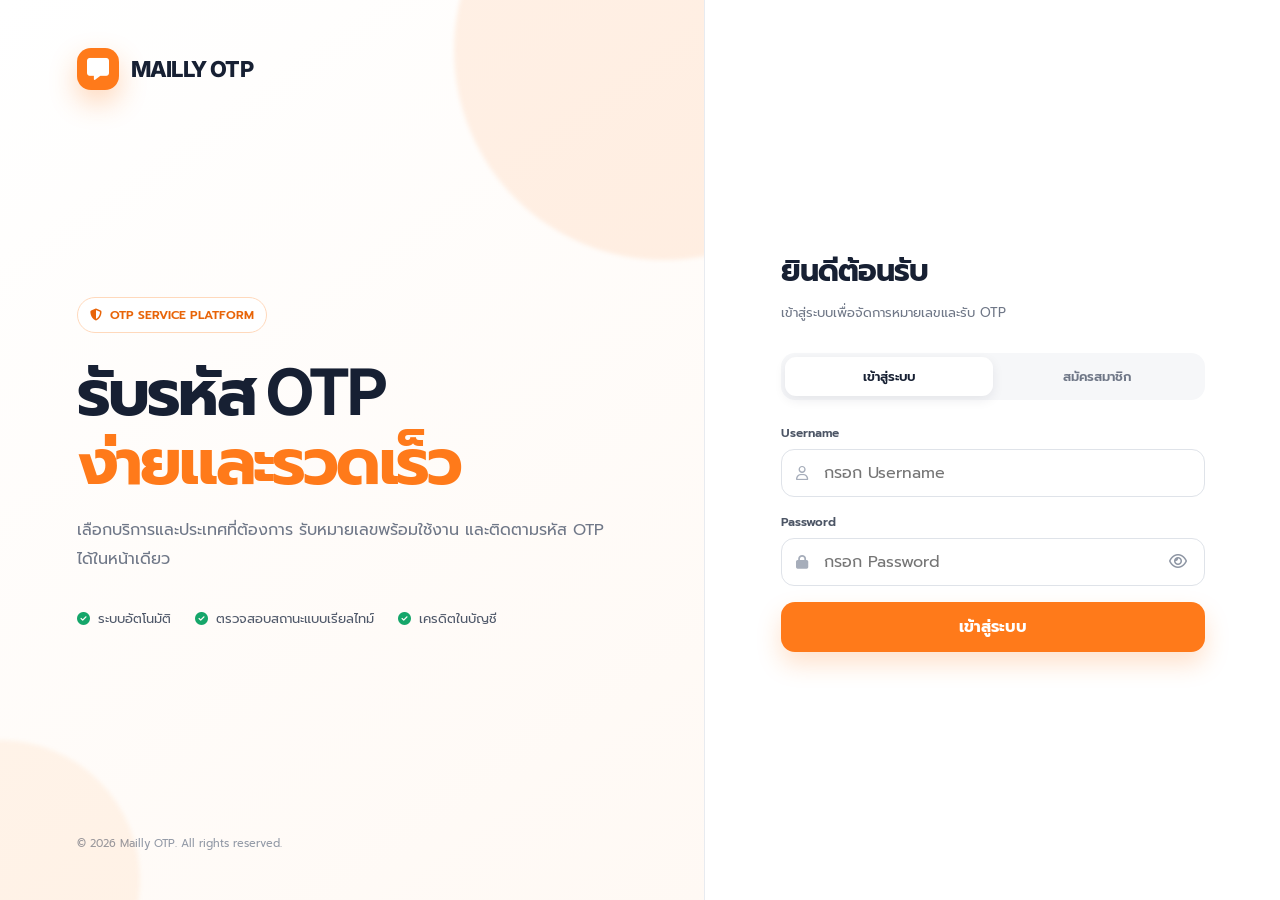
==== page2.html @ faae4f4e "Add files via upload" ====
<!doctype html>
<html lang="th">
<head>
  <meta charset="utf-8">
  <meta name="viewport" content="width=device-width,initial-scale=1">
  <title>เติมเครดิต — Mailly OTP</title>
  <link rel="preconnect" href="https://fonts.googleapis.com">
  <link rel="preconnect" href="https://fonts.gstatic.com" crossorigin>
  <link href="https://fonts.googleapis.com/css2?family=Inter:wght@400;500;600;700;800&family=Prompt:wght@300;400;500;600;700&display=swap" rel="stylesheet">
  <link rel="stylesheet" href="https://cdnjs.cloudflare.com/ajax/libs/font-awesome/6.5.2/css/all.min.css">
  <link rel="stylesheet" href="shared.css">
</head>
<body>
  <header class="topbar">
    <a class="logo" href="index.html"><span class="logo-mark"><i class="fa-solid fa-message"></i></span> MAILLY OTP</a>
    <nav class="nav">
      <a href="index.html">รับ OTP</a><a class="active" href="page2.html">เติมเครดิต</a><a href="shop.html">ร้านค้า</a><a href="youtube.html">YouTube</a>
    </nav>
    <div class="account">
      <div class="balance-chip"><i class="fa-solid fa-wallet"></i><span>เครดิต</span><strong data-mailly-balance>—</strong></div>
      <div class="user-chip"><span class="avatar" data-mailly-avatar>?</span><span data-mailly-username>กำลังโหลด</span></div>
    </div>
  </header>

  <main class="main">
    <div class="page-head">
      <div><h1>เติมเครดิต</h1><p>ชำระผ่าน PromptPay แล้วแนบสลิปเพื่อรอตรวจสอบ</p></div>
      <a class="button secondary" href="index.html" style="display:grid;place-items:center;text-decoration:none"><i class="fa-solid fa-arrow-left"></i>&nbsp; กลับหน้าหลัก</a>
    </div>

    <div class="grid">
      <section class="card col-7">
        <div class="card-head"><h2><span class="icon-box"><i class="fa-solid fa-qrcode"></i></span> สร้าง QR PromptPay</h2><p>ยอดขั้นต่ำ 50 บาท</p></div>
        <div class="card-body">
          <div class="field"><label>จำนวนเงินที่ต้องการเติม</label><input id="amount" class="input" type="number" min="50" step="1" placeholder="เช่น 100"></div>
          <div style="display:flex;gap:8px;flex-wrap:wrap;margin-bottom:17px">
            <button class="button secondary" onclick="setAmount(50)">50 ฿</button>
            <button class="button secondary" onclick="setAmount(100)">100 ฿</button>
            <button class="button secondary" onclick="setAmount(300)">300 ฿</button>
            <button class="button secondary" onclick="setAmount(500)">500 ฿</button>
          </div>
          <button class="button" style="width:100%" onclick="generateQr()"><i class="fa-solid fa-qrcode"></i> สร้าง QR Code</button>
          <div id="qrBox" class="hidden" style="text-align:center;margin-top:20px">
            <img id="qrImage" alt="PromptPay QR" style="width:min(280px,100%);border:1px solid var(--line);border-radius:18px">
            <div class="notice" style="margin-top:12px">สแกนและชำระตามยอดที่ระบุ จากนั้นแนบสลิปในช่องด้านขวา</div>
          </div>
        </div>
      </section>

      <section class="card col-5">
        <div class="card-head"><h2><span class="icon-box"><i class="fa-solid fa-receipt"></i></span> ส่งสลิป</h2><p>ระบบผูกสลิปกับบัญชีที่ล็อกอินอยู่โดยอัตโนมัติ</p></div>
        <div class="card-body">
          <div class="field"><label>บัญชีผู้รับเครดิต</label><input class="input" data-mailly-username-input disabled></div>
          <div class="field"><label>ไฟล์สลิป (JPG, PNG หรือ WEBP)</label><input id="slipFile" class="input" type="file" accept="image/jpeg,image/png,image/webp" style="padding:11px"></div>
          <button id="submitButton" class="button" style="width:100%" onclick="submitTopup()"><i class="fa-solid fa-cloud-arrow-up"></i> ส่งสลิปเพื่อตรวจสอบ</button>
          <div id="message" class="notice hidden" style="margin-top:14px"></div>
        </div>
      </section>
    </div>
  </main>

  <script src="shared.js"></script>
  <script>
    const PROMPTPAY_ID = "0633390911";
    let selectedAmount = 0;

    function message(text, type = "") {
      const el = document.getElementById("message");
      el.textContent = text;
      el.className = "notice " + type;
    }

    function setAmount(value) {
      document.getElementById("amount").value = value;
      selectedAmount = value;
    }

    function generateQr() {
      const amount = Number(document.getElementById("amount").value);
      if (!Number.isFinite(amount) || amount < 50) return message("กรุณาระบุยอดอย่างน้อย 50 บาท", "error");
      selectedAmount = amount;
      document.getElementById("qrImage").src = "https://promptpay.io/" + PROMPTPAY_ID + "/" + amount.toFixed(2) + ".png";
      document.getElementById("qrBox").classList.remove("hidden");
      message("สร้าง QR แล้ว กรุณาชำระและแนบสลิป", "");
    }

    async function submitTopup() {
      const amount = Number(document.getElementById("amount").value);
      const file = document.getElementById("slipFile").files[0];
      if (!Number.isFinite(amount) || amount < 50) return message("กรุณาระบุยอดอย่างน้อย 50 บาท", "error");
      if (!file) return message("กรุณาเลือกไฟล์สลิป", "error");
      if (file.size > 6 * 1024 * 1024) return message("ไฟล์ต้องมีขนาดไม่เกิน 6 MB", "error");

      const button = document.getElementById("submitButton");
      button.disabled = true;
      button.textContent = "กำลังส่งสลิป...";
      try {
        const base64 = await new Promise((resolve, reject) => {
          const reader = new FileReader();
          reader.onload = () => resolve(String(reader.result).split(",")[1]);
          reader.onerror = reject;
          reader.readAsDataURL(file);
        });
        const result = await Mailly.api("topupUserCredit", {
          amount,
          imageObj: { base64, mimeType: file.type }
        });
        if (!result.success) throw new Error(result.message || "ส่งสลิปไม่สำเร็จ");
        message(result.message, "success");
        document.getElementById("slipFile").value = "";
      } catch (error) {
        message(error.message, "error");
      } finally {
        button.disabled = false;
        button.innerHTML = '<i class="fa-solid fa-cloud-arrow-up"></i> ส่งสลิปเพื่อตรวจสอบ';
      }
    }

    (async () => {
      try {
        const user = await Mailly.requireUser();
        document.querySelector("[data-mailly-username-input]").value = user.username;
      } catch (error) {}
    })();
  </script>
</body>
</html>
---- shared.css ----
:root{--ink:#172033;--muted:#6f7787;--line:#e8ebf0;--soft:#f6f7f9;--white:#fff;--orange:#ff7a1a;--orange-dark:#e86408;--orange-soft:#fff3e9;--green:#15a66a;--red:#e5484d;--shadow:0 24px 60px rgba(18,27,44,.09)}
*{box-sizing:border-box}
html{scroll-behavior:smooth}
body{margin:0;background:#f8f9fb;color:var(--ink);font-family:Prompt,Inter,sans-serif;-webkit-font-smoothing:antialiased}
button,input,select,textarea{font:inherit}
button{cursor:pointer}
a{color:inherit}
.hidden{display:none!important}
.topbar{height:74px;background:#fff;border-bottom:1px solid var(--line);display:flex;align-items:center;justify-content:space-between;padding:0 max(24px,calc((100vw - 1180px)/2));position:sticky;top:0;z-index:20}
.logo{display:inline-flex;align-items:center;gap:12px;font:800 20px Inter,sans-serif;color:var(--ink);letter-spacing:-.7px;text-decoration:none}
.logo-mark{width:40px;height:40px;border-radius:13px;display:grid;place-items:center;background:var(--orange);color:#fff;box-shadow:0 10px 24px rgba(255,122,26,.28)}
.nav{display:flex;align-items:center;gap:8px}
.nav a{padding:9px 11px;border-radius:10px;color:var(--muted);text-decoration:none;font-size:11px;font-weight:600}
.nav a:hover,.nav a.active{background:var(--orange-soft);color:var(--orange-dark)}
.account{display:flex;align-items:center;gap:9px}
.balance-chip{height:42px;display:flex;align-items:center;gap:8px;padding:0 14px;border-radius:12px;background:var(--orange-soft);color:#9a4c14;font-size:11px;font-weight:600}
.balance-chip strong{font:700 14px Inter,sans-serif;color:var(--orange-dark)}
.user-chip{height:42px;display:flex;align-items:center;gap:9px;padding:0 12px;border:1px solid var(--line);border-radius:12px;background:#fff;font-size:11px;font-weight:600}
.avatar{width:27px;height:27px;border-radius:9px;background:#edf0f4;display:grid;place-items:center;color:#667085;font-size:11px;font-weight:700}
.main{width:min(1180px,calc(100% - 36px));margin:34px auto 70px}
.page-head{display:flex;align-items:end;justify-content:space-between;gap:20px;margin-bottom:25px}
.page-head h1{margin:0 0 6px;font:700 28px Inter,Prompt,sans-serif;letter-spacing:-.9px}
.page-head p{margin:0;color:var(--muted);font-size:12px}
.card{background:#fff;border:1px solid var(--line);border-radius:20px;box-shadow:0 8px 28px rgba(25,34,49,.04)}
.card-head{padding:21px 23px 16px;border-bottom:1px solid var(--line)}
.card-head h2{display:flex;align-items:center;gap:10px;margin:0 0 4px;font-size:16px}
.card-head p{margin:0 0 0 44px;color:var(--muted);font-size:11px}
.icon-box{width:34px;height:34px;border-radius:11px;display:grid;place-items:center;background:var(--orange-soft);color:var(--orange)}
.card-body{padding:23px}
.grid{display:grid;grid-template-columns:repeat(12,minmax(0,1fr));gap:20px}
.col-8{grid-column:span 8}.col-7{grid-column:span 7}.col-6{grid-column:span 6}.col-5{grid-column:span 5}.col-4{grid-column:span 4}.col-12{grid-column:1/-1}
.field{margin-bottom:15px}
.field label{display:block;margin-bottom:7px;color:#4c5565;font-size:11px;font-weight:600}
.input,.select,.textarea{width:100%;border:1px solid #dfe3e9;border-radius:13px;background:#fff;color:var(--ink);outline:0;transition:.2s}
.input,.select{height:48px;padding:0 14px}.textarea{min-height:105px;padding:13px;resize:vertical}
.input:focus,.select:focus,.textarea:focus{border-color:#ffad70;box-shadow:0 0 0 4px var(--orange-soft)}
.button{min-height:46px;border:0;border-radius:13px;padding:0 18px;background:var(--orange);color:#fff;font-weight:700;box-shadow:0 10px 22px rgba(255,122,26,.2)}
.button:hover{background:var(--orange-dark)}.button:disabled{opacity:.55;cursor:not-allowed}
.button.secondary{background:#fff;color:var(--ink);border:1px solid var(--line);box-shadow:none}
.button.danger{background:#fff0f0;color:#b4232c;border:1px solid #ffd5d7;box-shadow:none}
.notice{padding:12px 14px;border-radius:12px;background:var(--orange-soft);color:#8a4b1d;font-size:11px;line-height:1.7}
.notice.error{background:#fff0f0;color:#b4232c}.notice.success{background:#edfff7;color:#087747}
.price{font:800 26px Inter,sans-serif;color:var(--orange-dark)}
.products{display:grid;grid-template-columns:repeat(3,minmax(0,1fr));gap:15px}
.product{display:flex;flex-direction:column;padding:18px;border:1px solid var(--line);border-radius:17px;background:#fff}
.product-icon{width:44px;height:44px;border-radius:13px;display:grid;place-items:center;background:var(--orange-soft);color:var(--orange);font-size:18px;margin-bottom:14px}
.product h3{margin:0 0 7px;font-size:14px}.product p{margin:0 0 18px;color:var(--muted);font-size:10px;line-height:1.7;flex:1}
.product-foot{display:flex;align-items:center;justify-content:space-between;gap:10px}
.product .button{min-height:38px;padding:0 13px;font-size:10px}
.list{display:grid;gap:10px}.list-item{padding:14px 16px;border:1px solid var(--line);border-radius:14px;background:#fff;font-size:11px}
.list-item strong{display:block;font-size:12px;margin-bottom:4px}.muted{color:var(--muted)}
.empty{text-align:center;padding:42px 20px;color:var(--muted);font-size:12px}
.modal{position:fixed;inset:0;z-index:50;display:grid;place-items:center;padding:18px;background:rgba(23,32,51,.48);backdrop-filter:blur(5px)}
.modal-card{width:min(470px,100%);background:#fff;border-radius:20px;box-shadow:var(--shadow);padding:23px}
.modal-card h2{margin:0 0 6px;font-size:18px}.actions{display:flex;gap:9px;margin-top:18px}.actions .button{flex:1}
.loader{width:36px;height:36px;margin:55px auto;border-radius:50%;border:3px solid #ffe2cc;border-top-color:var(--orange);animation:spin .8s linear infinite}
@keyframes spin{to{transform:rotate(360deg)}}
@media(max-width:900px){.nav{display:none}.products{grid-template-columns:repeat(2,minmax(0,1fr))}.col-4,.col-5,.col-6,.col-7,.col-8{grid-column:1/-1}}
@media(max-width:560px){.topbar{padding:0 12px}.logo{font-size:0}.account .user-chip{display:none}.balance-chip span{display:none}.main{width:calc(100% - 24px);margin-top:22px}.page-head{align-items:start;flex-direction:column}.products{grid-template-columns:1fr}.card-head,.card-body{padding-left:17px;padding-right:17px}}
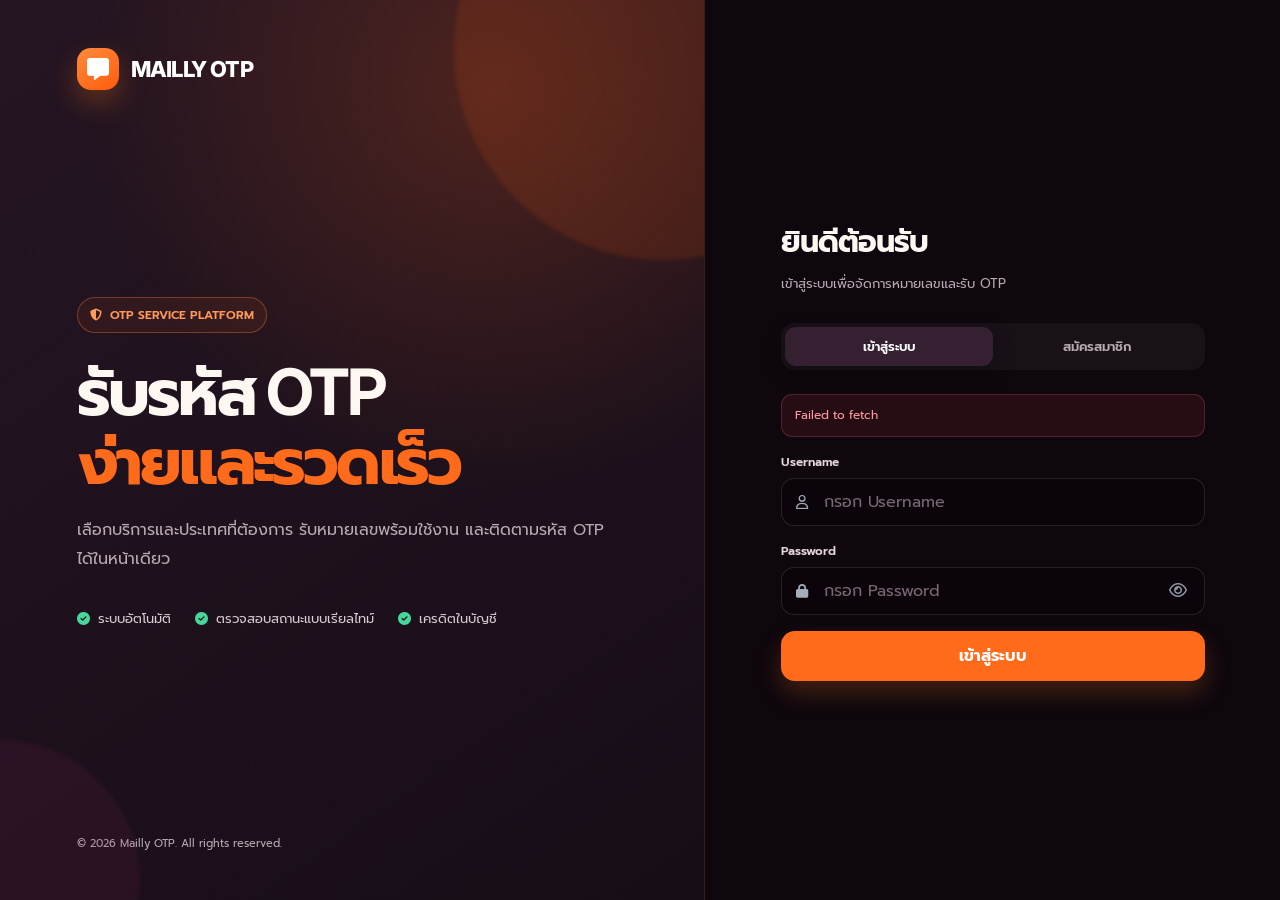
==== commit a6678134: "Add files via upload" ====
--- a/page2.html
+++ b/page2.html
@@ -3,12 +3,13 @@
 <head>
   <meta charset="utf-8">
   <meta name="viewport" content="width=device-width,initial-scale=1">
+  <meta name="theme-color" content="#160d17">
   <title>เติมเครดิต — Mailly OTP</title>
   <link rel="preconnect" href="https://fonts.googleapis.com">
   <link rel="preconnect" href="https://fonts.gstatic.com" crossorigin>
   <link href="https://fonts.googleapis.com/css2?family=Inter:wght@400;500;600;700;800&family=Prompt:wght@300;400;500;600;700&display=swap" rel="stylesheet">
   <link rel="stylesheet" href="https://cdnjs.cloudflare.com/ajax/libs/font-awesome/6.5.2/css/all.min.css">
-  <link rel="stylesheet" href="shared.css">
+  <link rel="stylesheet" href="shared.css?v=20260730-cocoa1">
 </head>
 <body>
   <header class="topbar">
@@ -59,7 +60,7 @@
     </div>
   </main>
 
-  <script src="shared.js"></script>
+  <script src="shared.js?v=20260730-cocoa1"></script>
   <script>
     const PROMPTPAY_ID = "0633390911";
     let selectedAmount = 0;
--- a/shared.css
+++ b/shared.css
@@ -1,59 +1,142 @@
-:root{--ink:#172033;--muted:#6f7787;--line:#e8ebf0;--soft:#f6f7f9;--white:#fff;--orange:#ff7a1a;--orange-dark:#e86408;--orange-soft:#fff3e9;--green:#15a66a;--red:#e5484d;--shadow:0 24px 60px rgba(18,27,44,.09)}
+:root{
+  --bg:#160d17;
+  --bg-deep:#0f0911;
+  --surface:#241722;
+  --surface-2:#2d1c29;
+  --surface-3:#382132;
+  --ink:#fff8f2;
+  --muted:#b9aab4;
+  --line:rgba(255,136,62,.18);
+  --line-strong:rgba(255,112,26,.42);
+  --orange:#ff6b1a;
+  --orange-2:#ff8b3d;
+  --orange-soft:rgba(255,107,26,.12);
+  --green:#46d79b;
+  --red:#ff6672;
+  --shadow:0 24px 70px rgba(0,0,0,.34);
+  --glow:0 0 0 1px rgba(255,111,31,.1),0 16px 45px rgba(115,43,15,.18);
+}
 *{box-sizing:border-box}
 html{scroll-behavior:smooth}
-body{margin:0;background:#f8f9fb;color:var(--ink);font-family:Prompt,Inter,sans-serif;-webkit-font-smoothing:antialiased}
+body{
+  margin:0;
+  min-height:100vh;
+  color:var(--ink);
+  background:
+    radial-gradient(circle at 10% 0%,rgba(255,91,20,.12),transparent 28rem),
+    radial-gradient(circle at 90% 35%,rgba(127,34,85,.15),transparent 32rem),
+    linear-gradient(145deg,var(--bg-deep),var(--bg));
+  font-family:Prompt,Inter,sans-serif;
+  -webkit-font-smoothing:antialiased;
+}
 button,input,select,textarea{font:inherit}
 button{cursor:pointer}
 a{color:inherit}
 .hidden{display:none!important}
-.topbar{height:74px;background:#fff;border-bottom:1px solid var(--line);display:flex;align-items:center;justify-content:space-between;padding:0 max(24px,calc((100vw - 1180px)/2));position:sticky;top:0;z-index:20}
-.logo{display:inline-flex;align-items:center;gap:12px;font:800 20px Inter,sans-serif;color:var(--ink);letter-spacing:-.7px;text-decoration:none}
-.logo-mark{width:40px;height:40px;border-radius:13px;display:grid;place-items:center;background:var(--orange);color:#fff;box-shadow:0 10px 24px rgba(255,122,26,.28)}
-.nav{display:flex;align-items:center;gap:8px}
-.nav a{padding:9px 11px;border-radius:10px;color:var(--muted);text-decoration:none;font-size:11px;font-weight:600}
-.nav a:hover,.nav a.active{background:var(--orange-soft);color:var(--orange-dark)}
+.topbar{
+  height:76px;
+  display:flex;
+  align-items:center;
+  justify-content:space-between;
+  padding:0 max(24px,calc((100vw - 1220px)/2));
+  position:sticky;
+  top:0;
+  z-index:30;
+  background:rgba(19,11,18,.88);
+  border-bottom:1px solid var(--line);
+  backdrop-filter:blur(18px);
+}
+.logo{display:inline-flex;align-items:center;gap:12px;font:800 20px Inter,sans-serif;color:#fff;letter-spacing:-.7px;text-decoration:none}
+.logo-mark{
+  width:42px;height:42px;border-radius:14px;display:grid;place-items:center;
+  color:#fff;background:linear-gradient(145deg,var(--orange-2),var(--orange));
+  box-shadow:0 12px 28px rgba(255,88,15,.3);
+}
+.nav{display:flex;align-items:center;gap:6px}
+.nav a{padding:10px 13px;border-radius:12px;color:var(--muted);text-decoration:none;font-size:11px;font-weight:600;transition:.2s}
+.nav a:hover,.nav a.active{background:var(--orange-soft);color:#ff9a5b}
 .account{display:flex;align-items:center;gap:9px}
-.balance-chip{height:42px;display:flex;align-items:center;gap:8px;padding:0 14px;border-radius:12px;background:var(--orange-soft);color:#9a4c14;font-size:11px;font-weight:600}
-.balance-chip strong{font:700 14px Inter,sans-serif;color:var(--orange-dark)}
-.user-chip{height:42px;display:flex;align-items:center;gap:9px;padding:0 12px;border:1px solid var(--line);border-radius:12px;background:#fff;font-size:11px;font-weight:600}
-.avatar{width:27px;height:27px;border-radius:9px;background:#edf0f4;display:grid;place-items:center;color:#667085;font-size:11px;font-weight:700}
-.main{width:min(1180px,calc(100% - 36px));margin:34px auto 70px}
-.page-head{display:flex;align-items:end;justify-content:space-between;gap:20px;margin-bottom:25px}
-.page-head h1{margin:0 0 6px;font:700 28px Inter,Prompt,sans-serif;letter-spacing:-.9px}
+.balance-chip{
+  height:43px;display:flex;align-items:center;gap:8px;padding:0 14px;border:1px solid var(--line);
+  border-radius:13px;background:var(--orange-soft);color:#ffb27e;font-size:11px;font-weight:600;
+}
+.balance-chip strong{font:700 14px Inter,sans-serif;color:#fff}
+.user-chip{
+  height:43px;display:flex;align-items:center;gap:9px;padding:0 12px;border:1px solid rgba(255,255,255,.09);
+  border-radius:13px;background:rgba(255,255,255,.04);font-size:11px;font-weight:600;
+}
+.avatar{width:28px;height:28px;border-radius:9px;background:var(--surface-3);display:grid;place-items:center;color:#ff9d61;font-size:11px;font-weight:800}
+.main{width:min(1220px,calc(100% - 36px));margin:38px auto 78px}
+.page-head{display:flex;align-items:end;justify-content:space-between;gap:20px;margin-bottom:27px}
+.page-head h1{margin:0 0 7px;font:800 clamp(27px,3vw,36px) Inter,Prompt,sans-serif;letter-spacing:-1.1px}
+.page-head h1::after{content:"";display:block;width:46px;height:4px;margin-top:12px;border-radius:999px;background:linear-gradient(90deg,var(--orange),transparent)}
 .page-head p{margin:0;color:var(--muted);font-size:12px}
-.card{background:#fff;border:1px solid var(--line);border-radius:20px;box-shadow:0 8px 28px rgba(25,34,49,.04)}
-.card-head{padding:21px 23px 16px;border-bottom:1px solid var(--line)}
+.card{
+  background:linear-gradient(145deg,rgba(49,29,44,.96),rgba(32,20,31,.98));
+  border:1px solid var(--line);
+  border-radius:21px;
+  box-shadow:var(--glow);
+}
+.card-head{padding:21px 23px 17px;border-bottom:1px solid rgba(255,255,255,.07)}
 .card-head h2{display:flex;align-items:center;gap:10px;margin:0 0 4px;font-size:16px}
 .card-head p{margin:0 0 0 44px;color:var(--muted);font-size:11px}
-.icon-box{width:34px;height:34px;border-radius:11px;display:grid;place-items:center;background:var(--orange-soft);color:var(--orange)}
+.icon-box{width:34px;height:34px;border-radius:11px;display:grid;place-items:center;background:var(--orange-soft);color:var(--orange-2);border:1px solid var(--line)}
 .card-body{padding:23px}
 .grid{display:grid;grid-template-columns:repeat(12,minmax(0,1fr));gap:20px}
 .col-8{grid-column:span 8}.col-7{grid-column:span 7}.col-6{grid-column:span 6}.col-5{grid-column:span 5}.col-4{grid-column:span 4}.col-12{grid-column:1/-1}
 .field{margin-bottom:15px}
-.field label{display:block;margin-bottom:7px;color:#4c5565;font-size:11px;font-weight:600}
-.input,.select,.textarea{width:100%;border:1px solid #dfe3e9;border-radius:13px;background:#fff;color:var(--ink);outline:0;transition:.2s}
-.input,.select{height:48px;padding:0 14px}.textarea{min-height:105px;padding:13px;resize:vertical}
-.input:focus,.select:focus,.textarea:focus{border-color:#ffad70;box-shadow:0 0 0 4px var(--orange-soft)}
-.button{min-height:46px;border:0;border-radius:13px;padding:0 18px;background:var(--orange);color:#fff;font-weight:700;box-shadow:0 10px 22px rgba(255,122,26,.2)}
-.button:hover{background:var(--orange-dark)}.button:disabled{opacity:.55;cursor:not-allowed}
-.button.secondary{background:#fff;color:var(--ink);border:1px solid var(--line);box-shadow:none}
-.button.danger{background:#fff0f0;color:#b4232c;border:1px solid #ffd5d7;box-shadow:none}
-.notice{padding:12px 14px;border-radius:12px;background:var(--orange-soft);color:#8a4b1d;font-size:11px;line-height:1.7}
-.notice.error{background:#fff0f0;color:#b4232c}.notice.success{background:#edfff7;color:#087747}
-.price{font:800 26px Inter,sans-serif;color:var(--orange-dark)}
-.products{display:grid;grid-template-columns:repeat(3,minmax(0,1fr));gap:15px}
-.product{display:flex;flex-direction:column;padding:18px;border:1px solid var(--line);border-radius:17px;background:#fff}
-.product-icon{width:44px;height:44px;border-radius:13px;display:grid;place-items:center;background:var(--orange-soft);color:var(--orange);font-size:18px;margin-bottom:14px}
+.field label{display:block;margin-bottom:7px;color:#e3d5dc;font-size:11px;font-weight:600}
+.input,.select,.textarea{
+  width:100%;border:1px solid rgba(255,255,255,.1);border-radius:13px;background:rgba(10,7,10,.38);
+  color:var(--ink);outline:0;transition:.2s;
+}
+.input,.select{height:49px;padding:0 14px}.textarea{min-height:105px;padding:13px;resize:vertical}
+.input::placeholder,.textarea::placeholder{color:#796b75}
+.select option{background:#241722;color:#fff}
+.input::file-selector-button{margin:-1px 12px -1px -10px;padding:8px 12px;border:0;border-radius:9px;background:var(--orange-soft);color:#ffae77}
+.input:focus,.select:focus,.textarea:focus{border-color:var(--orange);box-shadow:0 0 0 4px var(--orange-soft)}
+.input:disabled{color:#a89ba4;background:rgba(255,255,255,.03)}
+.button{
+  min-height:46px;border:1px solid transparent;border-radius:13px;padding:0 18px;
+  background:linear-gradient(135deg,var(--orange-2),var(--orange));color:#fff;font-weight:700;
+  box-shadow:0 11px 26px rgba(255,78,0,.2);transition:.2s;
+}
+.button:hover{filter:brightness(1.08);transform:translateY(-1px)}.button:disabled{opacity:.5;cursor:not-allowed;transform:none}
+.button.secondary{background:rgba(255,255,255,.04);color:var(--ink);border-color:rgba(255,255,255,.1);box-shadow:none}
+.button.danger{background:rgba(255,68,82,.1);color:#ff9ba3;border-color:rgba(255,102,114,.22);box-shadow:none}
+.notice{padding:12px 14px;border:1px solid var(--line);border-radius:12px;background:var(--orange-soft);color:#ffc39c;font-size:11px;line-height:1.7}
+.notice.error{background:rgba(255,68,82,.1);border-color:rgba(255,102,114,.22);color:#ff9ba3}.notice.success{background:rgba(45,202,137,.1);border-color:rgba(70,215,155,.2);color:#7ce8ba}
+.price{font:800 26px Inter,sans-serif;color:#ff9b5b}
+.products{display:grid;grid-template-columns:repeat(3,minmax(0,1fr));gap:16px}
+.product{
+  position:relative;display:flex;flex-direction:column;padding:19px;border:1px solid var(--line);
+  border-radius:18px;background:linear-gradient(150deg,var(--surface-3),var(--surface));box-shadow:var(--glow);
+}
+.product-icon{width:46px;height:46px;border-radius:14px;display:grid;place-items:center;background:var(--orange-soft);color:var(--orange-2);font-size:19px;margin-bottom:14px;border:1px solid var(--line)}
 .product h3{margin:0 0 7px;font-size:14px}.product p{margin:0 0 18px;color:var(--muted);font-size:10px;line-height:1.7;flex:1}
 .product-foot{display:flex;align-items:center;justify-content:space-between;gap:10px}
 .product .button{min-height:38px;padding:0 13px;font-size:10px}
-.list{display:grid;gap:10px}.list-item{padding:14px 16px;border:1px solid var(--line);border-radius:14px;background:#fff;font-size:11px}
+.list{display:grid;gap:10px}
+.list-item{padding:14px 16px;border:1px solid rgba(255,255,255,.08);border-radius:14px;background:rgba(255,255,255,.035);font-size:11px}
 .list-item strong{display:block;font-size:12px;margin-bottom:4px}.muted{color:var(--muted)}
 .empty{text-align:center;padding:42px 20px;color:var(--muted);font-size:12px}
-.modal{position:fixed;inset:0;z-index:50;display:grid;place-items:center;padding:18px;background:rgba(23,32,51,.48);backdrop-filter:blur(5px)}
-.modal-card{width:min(470px,100%);background:#fff;border-radius:20px;box-shadow:var(--shadow);padding:23px}
+.modal{position:fixed;inset:0;z-index:60;display:grid;place-items:center;padding:18px;background:rgba(7,4,8,.76);backdrop-filter:blur(8px)}
+.modal-card{
+  width:min(480px,100%);background:linear-gradient(150deg,var(--surface-3),var(--surface));
+  border:1px solid var(--line-strong);border-radius:22px;box-shadow:0 30px 100px rgba(0,0,0,.55);padding:24px;
+}
 .modal-card h2{margin:0 0 6px;font-size:18px}.actions{display:flex;gap:9px;margin-top:18px}.actions .button{flex:1}
-.loader{width:36px;height:36px;margin:55px auto;border-radius:50%;border:3px solid #ffe2cc;border-top-color:var(--orange);animation:spin .8s linear infinite}
+.loader{width:36px;height:36px;margin:55px auto;border-radius:50%;border:3px solid rgba(255,132,61,.2);border-top-color:var(--orange);animation:spin .8s linear infinite}
 @keyframes spin{to{transform:rotate(360deg)}}
-@media(max-width:900px){.nav{display:none}.products{grid-template-columns:repeat(2,minmax(0,1fr))}.col-4,.col-5,.col-6,.col-7,.col-8{grid-column:1/-1}}
-@media(max-width:560px){.topbar{padding:0 12px}.logo{font-size:0}.account .user-chip{display:none}.balance-chip span{display:none}.main{width:calc(100% - 24px);margin-top:22px}.page-head{align-items:start;flex-direction:column}.products{grid-template-columns:1fr}.card-head,.card-body{padding-left:17px;padding-right:17px}}
+@media(max-width:900px){
+  body{padding-bottom:72px}
+  .nav{position:fixed;left:12px;right:12px;bottom:10px;z-index:45;display:flex;justify-content:center;gap:3px;padding:7px;border:1px solid var(--line);border-radius:16px;background:rgba(26,15,24,.94);box-shadow:0 16px 45px rgba(0,0,0,.42);backdrop-filter:blur(18px)}
+  .nav a{flex:1;padding:9px 5px;text-align:center;font-size:10px}
+  .products{grid-template-columns:repeat(2,minmax(0,1fr))}
+  .col-4,.col-5,.col-6,.col-7,.col-8{grid-column:1/-1}
+}
+@media(max-width:560px){
+  .topbar{padding:0 12px}.logo{font-size:0}.account .user-chip{display:none}.balance-chip span{display:none}
+  .main{width:calc(100% - 24px);margin-top:23px}.page-head{align-items:start;flex-direction:column}
+  .products{grid-template-columns:1fr}.card-head,.card-body{padding-left:17px;padding-right:17px}
+}
